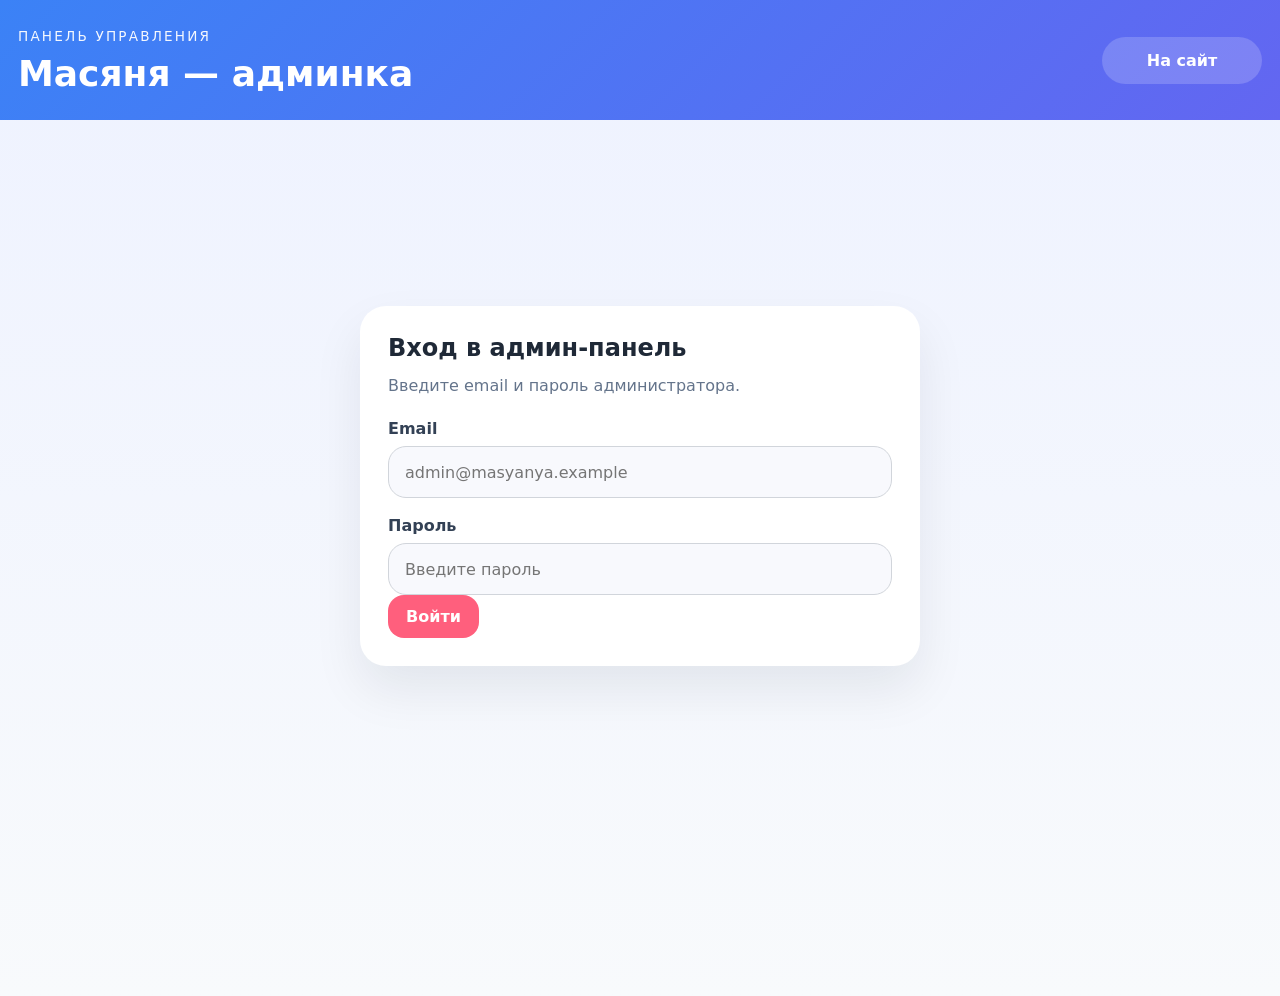
==== admin.html @ 6a41d00c "Initial commit" ====
<!DOCTYPE html>
<html lang="ru">
<head>
  <meta charset="UTF-8">
  <meta name="viewport" content="width=device-width, initial-scale=1.0">
  <title>Админка — Масяня</title>
  <link rel="stylesheet" href="style.css">
  <script type="module" src="admin.js" defer></script>
</head>
<body>
  <header class="site-header admin-header">
    <div class="header-inner">
      <div>
        <p class="eyebrow">Панель управления</p>
        <h1>Масяня — админка</h1>
      </div>
      <a class="admin-link" href="index.html">На сайт</a>
    </div>
  </header>

  <main class="page-shell admin-shell">
    <section id="authPanel" class="auth-panel">
      <div class="auth-card">
        <h2>Вход в админ-панель</h2>
        <p>Введите email и пароль администратора.</p>
        <form id="loginForm">
          <label for="email">Email</label>
          <input id="email" type="email" required placeholder="admin@masyanya.example">

          <label for="password">Пароль</label>
          <input id="password" type="password" required placeholder="Введите пароль">

          <button type="submit" class="button button-primary">Войти</button>
          <div id="authError" class="auth-error hidden"></div>
        </form>
      </div>
    </section>

    <section id="adminPanel" class="admin-panel hidden">
      <div class="admin-top">
        <div class="admin-status">
          <p>Вы в админке. Здесь можно управлять товарами.</p>
        </div>
        <button id="logoutButton" class="button button-secondary">Выйти</button>
      </div>

      <div class="admin-grid">
        <div class="admin-card admin-form-card">
          <h2 id="formHeading">Добавить новый товар</h2>
          <form id="productForm">
            <label for="productName">Название</label>
            <input id="productName" type="text" required placeholder="Например, Розовый шарик">

            <label for="productPrice">Цена, грн</label>
            <input id="productPrice" type="number" required min="1" placeholder="100">

            <label for="productStock">Количество</label>
            <input id="productStock" type="number" required min="0" placeholder="10">

            <label for="productDescription">Описание</label>
            <textarea id="productDescription" rows="4" placeholder="Описание товара"></textarea>

            <label for="productImage">Фотография</label>
            <input id="productImage" type="file" accept="image/*">
            <div class="image-preview hidden" id="imagePreviewWrapper">
              <img id="imagePreview" src="" alt="Превью изображения">
            </div>

            <div class="form-actions">
              <button type="submit" class="button button-primary" id="saveButton">Сохранить</button>
              <button type="button" class="button button-secondary hidden" id="cancelEdit">Отмена</button>
            </div>
          </form>
        </div>

        <div class="admin-card admin-list-card">
          <div class="list-header">
            <div>
              <h2>Товары</h2>
              <p>Нажмите на товар, чтобы отредактировать или удалить.</p>
            </div>
            <div class="list-controls">
              <label for="adminSearch">Поиск</label>
              <input id="adminSearch" type="search" placeholder="По названию...">
              <label for="adminSort">Сортировка</label>
              <select id="adminSort">
                <option value="name">По названию</option>
                <option value="priceAsc">Цена ↑</option>
                <option value="priceDesc">Цена ↓</option>
                <option value="stock">По наличию</option>
              </select>
            </div>
          </div>

          <div id="productList" class="product-list"></div>
          <div id="adminEmpty" class="empty-state hidden">
            <div class="empty-card">
              <h2>Список товаров пуст</h2>
              <p>Добавьте первый шарик через форму слева.</p>
            </div>
          </div>
        </div>
      </div>
    </section>
  </main>
</body>
</html>
---- style.css ----
:root {
  --bg: #f4f6fb;
  --surface: #ffffff;
  --surface-strong: #f8f9fd;
  --text: #1f2937;
  --muted: #64748b;
  --primary: #ff5f7d;
  --primary-soft: #ffe5ea;
  --shadow: 0 24px 50px rgba(15, 23, 42, 0.08);
  --radius: 24px;
}

* {
  margin: 0;
  padding: 0;
  box-sizing: border-box;
}

html {
  scroll-behavior: smooth;
}

body {
  font-family: Inter, system-ui, -apple-system, BlinkMacSystemFont, "Segoe UI", sans-serif;
  background: linear-gradient(180deg, #eef2ff 0%, #f8fafc 100%);
  color: var(--text);
  min-height: 100vh;
}

button,
input,
select,
textarea {
  font: inherit;
}

button {
  cursor: pointer;
}

.site-header {
  background: linear-gradient(135deg, #ff5f7d 0%, #ff8fa8 100%);
  color: #fff;
  padding: 28px 18px;
}

.header-inner {
  max-width: 1440px;
  margin: 0 auto;
  display: flex;
  align-items: center;
  justify-content: space-between;
  gap: 18px;
  flex-wrap: wrap;
}

.eyebrow {
  text-transform: uppercase;
  letter-spacing: 0.16em;
  font-size: 0.85rem;
  opacity: 0.95;
  margin-bottom: 12px;
}

.site-header h1 {
  font-size: clamp(2.25rem, 2.5vw, 3.75rem);
  line-height: 1;
}

.hero-text {
  margin-top: 10px;
  max-width: 620px;
  color: rgba(255, 255, 255, 0.92);
  font-size: 1rem;
  line-height: 1.8;
}

.admin-link {
  display: inline-flex;
  align-items: center;
  justify-content: center;
  min-width: 160px;
  padding: 14px 18px;
  border-radius: 999px;
  background: rgba(255, 255, 255, 0.18);
  color: #fff;
  text-decoration: none;
  font-weight: 600;
  transition: transform 0.25s ease, background 0.25s ease;
}

.admin-link:hover {
  transform: translateY(-2px);
  background: rgba(255, 255, 255, 0.28);
}

.page-shell {
  max-width: 1440px;
  margin: -32px auto 48px;
  padding: 0 18px 48px;
}

.controls {
  display: grid;
  grid-template-columns: 1fr auto;
  gap: 18px;
  margin-bottom: 24px;
}

.search-wrap,
.sort-wrap {
  display: grid;
  gap: 8px;
}

.search-wrap label,
.sort-wrap label {
  font-weight: 600;
  color: #334155;
}

.search-wrap input,
.sort-wrap select {
  width: 100%;
  min-height: 52px;
  padding: 0 16px;
  border-radius: 18px;
  border: 1px solid #d1d5db;
  background: var(--surface);
  transition: border-color 0.25s ease, box-shadow 0.25s ease;
}

.search-wrap input:focus,
.sort-wrap select:focus {
  outline: none;
  border-color: rgba(255, 95, 125, 0.45);
  box-shadow: 0 0 0 4px rgba(255, 95, 125, 0.12);
}

.grid {
  display: grid;
  gap: 24px;
  grid-template-columns: repeat(auto-fit, minmax(260px, 1fr));
}

.card {
  background: var(--surface);
  border-radius: var(--radius);
  overflow: hidden;
  box-shadow: var(--shadow);
  transition: transform 0.28s ease, box-shadow 0.28s ease;
  display: flex;
  flex-direction: column;
}

.card:hover {
  transform: translateY(-6px);
  box-shadow: 0 32px 60px rgba(15, 23, 42, 0.12);
}

.card img {
  width: 100%;
  min-height: 220px;
  max-height: 260px;
  object-fit: cover;
}

.card-body {
  display: flex;
  flex-direction: column;
  flex: 1;
  padding: 22px;
}

.card-title {
  font-size: 1.35rem;
  margin-bottom: 10px;
}

.card-meta {
  display: flex;
  align-items: center;
  gap: 12px;
  flex-wrap: wrap;
  margin-bottom: 18px;
}

.price {
  color: var(--primary);
  font-size: 1.2rem;
  font-weight: 700;
}

.stock {
  color: var(--muted);
  font-size: 0.95rem;
}

.desc {
  color: #475569;
  line-height: 1.75;
  margin-bottom: 22px;
  flex: 1;
}

.card-actions {
  display: flex;
  justify-content: space-between;
  gap: 12px;
  align-items: center;
}

.button {
  border: none;
  border-radius: 16px;
  padding: 12px 18px;
  font-weight: 700;
  transition: transform 0.2s ease, box-shadow 0.2s ease, background 0.2s ease;
}

.button-primary {
  background: var(--primary);
  color: #fff;
}

.button-primary:hover {
  transform: translateY(-1px);
  background: #ff4470;
}

.button-secondary {
  background: #e2e8f0;
  color: #334155;
}

.button-secondary:hover {
  background: #cbd5e1;
}

.empty-state {
  max-width: 720px;
  margin: 0 auto;
}

.empty-card {
  background: var(--surface);
  border-radius: var(--radius);
  padding: 42px;
  text-align: center;
  box-shadow: var(--shadow);
}

.empty-card h2 {
  margin-bottom: 12px;
}

.hidden {
  display: none !important;
}

.modal {
  position: fixed;
  inset: 0;
  z-index: 20;
  display: grid;
  place-items: center;
  padding: 24px;
}

.modal-backdrop {
  position: absolute;
  inset: 0;
  background: rgba(15, 23, 42, 0.65);
  backdrop-filter: blur(4px);
}

.modal-card {
  position: relative;
  width: min(760px, 100%);
  border-radius: 28px;
  overflow: hidden;
  background: #fff;
  box-shadow: 0 48px 80px rgba(15, 23, 42, 0.18);
  z-index: 1;
}

.modal-close {
  position: absolute;
  right: 18px;
  top: 18px;
  width: 42px;
  height: 42px;
  border: none;
  background: rgba(255, 255, 255, 0.9);
  border-radius: 999px;
  font-size: 1.45rem;
  line-height: 1;
}

.modal-card img {
  width: 100%;
  height: 340px;
  object-fit: cover;
}

.modal-content {
  padding: 26px 28px 32px;
}

.modal-content h2 {
  margin-bottom: 12px;
}

.modal-meta {
  display: flex;
  gap: 18px;
  flex-wrap: wrap;
  margin-bottom: 14px;
}

.modal-meta span {
  display: inline-flex;
  align-items: center;
  gap: 8px;
  color: var(--muted);
  font-weight: 600;
}

.modal-meta span:first-child {
  color: var(--primary);
}

.modal-content p {
  color: #475569;
  line-height: 1.8;
}

@media (max-width: 920px) {
  .page-shell {
    margin-top: -20px;
  }

  .controls {
    grid-template-columns: 1fr;
  }
}

@media (max-width: 700px) {
  .header-inner,
  .card-actions {
    flex-direction: column;
    align-items: stretch;
  }

  .card img {
    min-height: 180px;
  }
}

@media (max-width: 560px) {
  .grid {
    grid-template-columns: repeat(2, minmax(0, 1fr));
  }

  .site-header {
    padding-top: 34px;
    padding-bottom: 34px;
  }
}

@media (min-width: 1440px) {
  .grid {
    grid-template-columns: repeat(5, minmax(240px, 1fr));
  }
}

@media (min-width: 1780px) {
  .grid {
    grid-template-columns: repeat(6, minmax(240px, 1fr));
  }
}

.admin-header {
  background: linear-gradient(135deg, #3b82f6 0%, #6366f1 100%);
}

.auth-panel,
.admin-panel {
  max-width: 1440px;
  margin: 0 auto;
}

.auth-card,
.admin-card {
  background: var(--surface);
  border-radius: 26px;
  box-shadow: var(--shadow);
  padding: 28px;
}

.auth-panel {
  display: grid;
  place-items: center;
  min-height: calc(100vh - 120px);
  padding: 0 18px 48px;
}

.auth-card {
  width: min(560px, 100%);
}

.auth-card h2 {
  margin-bottom: 14px;
}

.auth-card p {
  margin-bottom: 24px;
  color: var(--muted);
}

.auth-card label,
.admin-card label {
  display: block;
  margin-top: 18px;
  margin-bottom: 8px;
  font-weight: 600;
  color: #334155;
}

.auth-card input,
.admin-card input,
.admin-card textarea,
.admin-card select {
  width: 100%;
  min-height: 52px;
  padding: 14px 16px;
  border-radius: 18px;
  border: 1px solid #d1d5db;
  background: var(--surface-strong);
}

.auth-card textarea {
  min-height: 120px;
  resize: vertical;
}

.auth-error {
  margin-top: 18px;
  padding: 14px 16px;
  border-radius: 16px;
  background: rgba(254, 205, 211, 0.4);
  color: #b91c1c;
}

.admin-shell {
  padding: 32px 18px 48px;
}

.admin-top {
  display: flex;
  justify-content: space-between;
  gap: 18px;
  margin-bottom: 24px;
  align-items: center;
}

.admin-status {
  background: var(--surface);
  border-radius: 20px;
  padding: 20px 24px;
  box-shadow: var(--shadow);
}

.admin-status p {
  color: #475569;
}

.admin-grid {
  display: grid;
  grid-template-columns: minmax(320px, 420px) 1fr;
  gap: 24px;
}

.admin-form-card {
  display: grid;
  gap: 18px;
}

.admin-list-card {
  display: grid;
  gap: 16px;
}

.list-header {
  display: flex;
  justify-content: space-between;
  gap: 20px;
  align-items: flex-start;
  flex-wrap: wrap;
}

.list-header h2 {
  margin-bottom: 6px;
}

.list-controls {
  display: grid;
  gap: 12px;
  min-width: 240px;
}

.product-list {
  display: grid;
  gap: 18px;
}

.admin-card-item {
  border-radius: 24px;
  padding: 18px;
}

.admin-actions {
  gap: 12px;
  flex-wrap: wrap;
}

.image-preview {
  margin-top: 14px;
  border-radius: 20px;
  overflow: hidden;
  box-shadow: var(--shadow);
}

.image-preview img {
  width: 100%;
  display: block;
}

.form-actions {
  display: flex;
  gap: 14px;
  flex-wrap: wrap;
  margin-top: 20px;
}

@media (max-width: 960px) {
  .admin-grid {
    grid-template-columns: 1fr;
  }
}

@media (max-width: 700px) {
  .auth-card,
  .admin-card {
    padding: 22px;
  }

  .admin-top {
    flex-direction: column;
    align-items: stretch;
  }
}
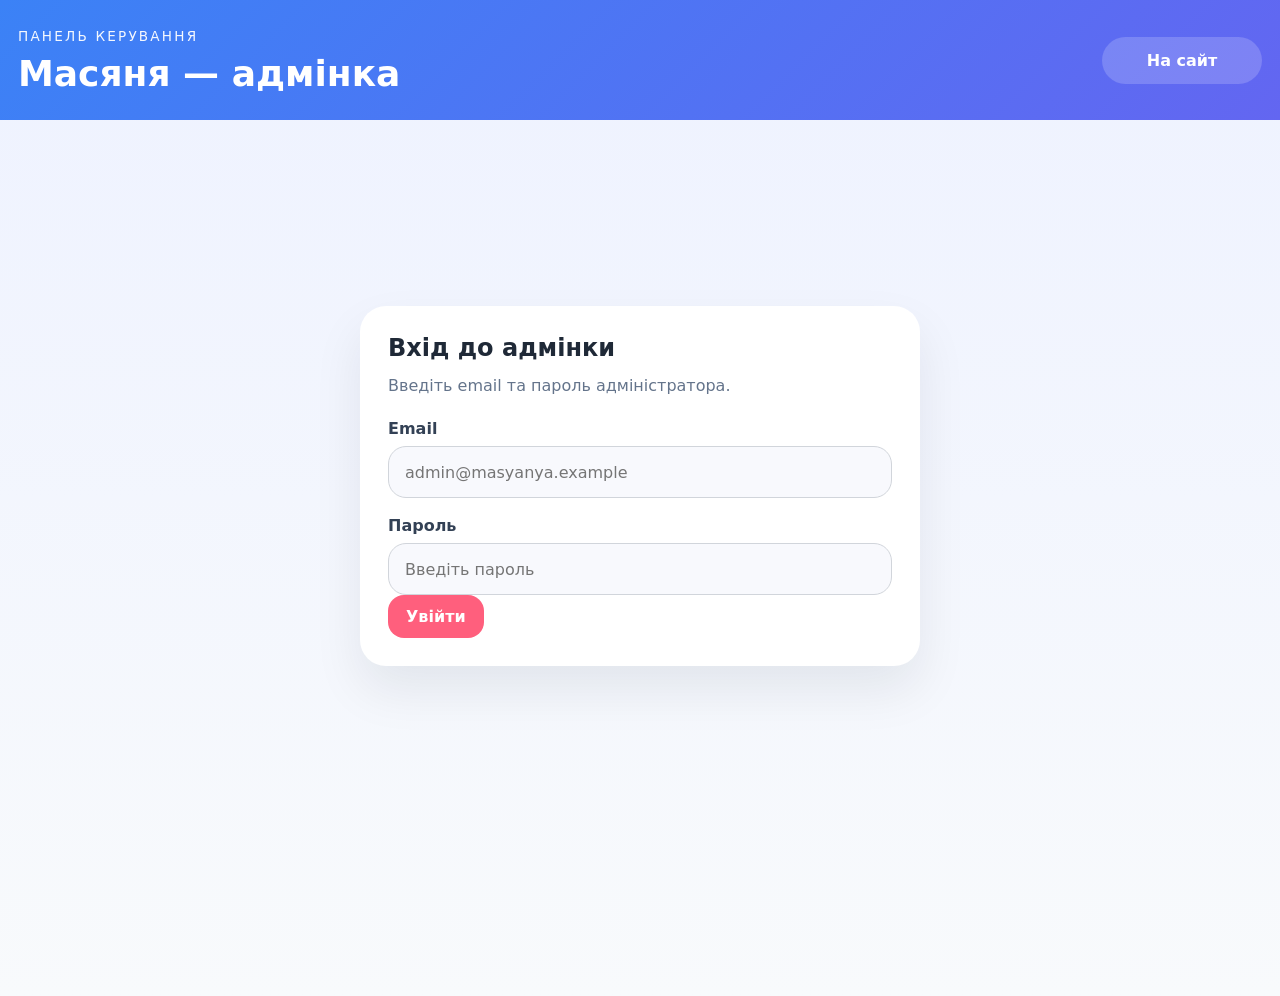
==== commit 888d4b58: "update" ====
--- a/admin.html
+++ b/admin.html
@@ -1,107 +1,107 @@
-<!DOCTYPE html>
-<html lang="ru">
-<head>
-  <meta charset="UTF-8">
-  <meta name="viewport" content="width=device-width, initial-scale=1.0">
-  <title>Админка — Масяня</title>
-  <link rel="stylesheet" href="style.css">
-  <script type="module" src="admin.js" defer></script>
-</head>
-<body>
-  <header class="site-header admin-header">
-    <div class="header-inner">
-      <div>
-        <p class="eyebrow">Панель управления</p>
-        <h1>Масяня — админка</h1>
-      </div>
-      <a class="admin-link" href="index.html">На сайт</a>
-    </div>
-  </header>
-
-  <main class="page-shell admin-shell">
-    <section id="authPanel" class="auth-panel">
-      <div class="auth-card">
-        <h2>Вход в админ-панель</h2>
-        <p>Введите email и пароль администратора.</p>
-        <form id="loginForm">
-          <label for="email">Email</label>
-          <input id="email" type="email" required placeholder="admin@masyanya.example">
-
-          <label for="password">Пароль</label>
-          <input id="password" type="password" required placeholder="Введите пароль">
-
-          <button type="submit" class="button button-primary">Войти</button>
-          <div id="authError" class="auth-error hidden"></div>
-        </form>
-      </div>
-    </section>
-
-    <section id="adminPanel" class="admin-panel hidden">
-      <div class="admin-top">
-        <div class="admin-status">
-          <p>Вы в админке. Здесь можно управлять товарами.</p>
-        </div>
-        <button id="logoutButton" class="button button-secondary">Выйти</button>
-      </div>
-
-      <div class="admin-grid">
-        <div class="admin-card admin-form-card">
-          <h2 id="formHeading">Добавить новый товар</h2>
-          <form id="productForm">
-            <label for="productName">Название</label>
-            <input id="productName" type="text" required placeholder="Например, Розовый шарик">
-
-            <label for="productPrice">Цена, грн</label>
-            <input id="productPrice" type="number" required min="1" placeholder="100">
-
-            <label for="productStock">Количество</label>
-            <input id="productStock" type="number" required min="0" placeholder="10">
-
-            <label for="productDescription">Описание</label>
-            <textarea id="productDescription" rows="4" placeholder="Описание товара"></textarea>
-
-            <label for="productImage">Фотография</label>
-            <input id="productImage" type="file" accept="image/*">
-            <div class="image-preview hidden" id="imagePreviewWrapper">
-              <img id="imagePreview" src="" alt="Превью изображения">
-            </div>
-
-            <div class="form-actions">
-              <button type="submit" class="button button-primary" id="saveButton">Сохранить</button>
-              <button type="button" class="button button-secondary hidden" id="cancelEdit">Отмена</button>
-            </div>
-          </form>
-        </div>
-
-        <div class="admin-card admin-list-card">
-          <div class="list-header">
-            <div>
-              <h2>Товары</h2>
-              <p>Нажмите на товар, чтобы отредактировать или удалить.</p>
-            </div>
-            <div class="list-controls">
-              <label for="adminSearch">Поиск</label>
-              <input id="adminSearch" type="search" placeholder="По названию...">
-              <label for="adminSort">Сортировка</label>
-              <select id="adminSort">
-                <option value="name">По названию</option>
-                <option value="priceAsc">Цена ↑</option>
-                <option value="priceDesc">Цена ↓</option>
-                <option value="stock">По наличию</option>
-              </select>
-            </div>
-          </div>
-
-          <div id="productList" class="product-list"></div>
-          <div id="adminEmpty" class="empty-state hidden">
-            <div class="empty-card">
-              <h2>Список товаров пуст</h2>
-              <p>Добавьте первый шарик через форму слева.</p>
-            </div>
-          </div>
-        </div>
-      </div>
-    </section>
-  </main>
-</body>
+<!DOCTYPE html>
+<html lang="uk">
+<head>
+  <meta charset="UTF-8">
+  <meta name="viewport" content="width=device-width, initial-scale=1.0">
+  <title>Адмінка — Масяня</title>
+  <link rel="stylesheet" href="style.css">
+  <script type="module" src="admin.js" defer></script>
+</head>
+<body>
+  <header class="site-header admin-header">
+    <div class="header-inner">
+      <div>
+        <p class="eyebrow">Панель керування</p>
+        <h1>Масяня — адмінка</h1>
+      </div>
+      <a class="admin-link" href="index.html">На сайт</a>
+    </div>
+  </header>
+
+  <main class="page-shell admin-shell">
+    <section id="authPanel" class="auth-panel">
+      <div class="auth-card">
+        <h2>Вхід до адмінки</h2>
+        <p>Введіть email та пароль адміністратора.</p>
+        <form id="loginForm">
+          <label for="email">Email</label>
+          <input id="email" type="email" required placeholder="admin@masyanya.example">
+
+          <label for="password">Пароль</label>
+          <input id="password" type="password" required placeholder="Введіть пароль">
+
+          <button type="submit" class="button button-primary">Увійти</button>
+          <div id="authError" class="auth-error hidden"></div>
+        </form>
+      </div>
+    </section>
+
+    <section id="adminPanel" class="admin-panel hidden">
+      <div class="admin-top">
+        <div class="admin-status">
+          <p>Ви в адмін-панелі. Тут можна керувати товарами.</p>
+        </div>
+        <button id="logoutButton" class="button button-secondary">Вийти</button>
+      </div>
+
+      <div class="admin-grid">
+        <div class="admin-card admin-form-card">
+          <h2 id="formHeading">Додати новий товар</h2>
+          <form id="productForm">
+            <label for="productName">Назва</label>
+            <input id="productName" type="text" required placeholder="Наприклад, Рожевий кулька">
+
+            <label for="productPrice">Ціна, грн</label>
+            <input id="productPrice" type="number" required min="1" placeholder="100">
+
+            <label for="productStock">Кількість</label>
+            <input id="productStock" type="number" required min="0" placeholder="10">
+
+            <label for="productDescription">Опис</label>
+            <textarea id="productDescription" rows="4" placeholder="Опис товару"></textarea>
+
+            <label for="productImage">Фото</label>
+            <input id="productImage" type="file" accept="image/*">
+            <div class="image-preview hidden" id="imagePreviewWrapper">
+              <img id="imagePreview" src="" alt="Попередній перегляд зображення">
+            </div>
+
+            <div class="form-actions">
+              <button type="submit" class="button button-primary" id="saveButton">Зберегти</button>
+              <button type="button" class="button button-secondary hidden" id="cancelEdit">Скасувати</button>
+            </div>
+          </form>
+        </div>
+
+        <div class="admin-card admin-list-card">
+          <div class="list-header">
+            <div>
+              <h2>Товари</h2>
+              <p>Натисніть на товар, щоб відредагувати або видалити.</p>
+            </div>
+            <div class="list-controls">
+              <label for="adminSearch">Пошук</label>
+              <input id="adminSearch" type="search" placeholder="За назвою...">
+              <label for="adminSort">Сортування</label>
+              <select id="adminSort">
+                <option value="name">За назвою</option>
+                <option value="priceAsc">Ціна ↑</option>
+                <option value="priceDesc">Ціна ↓</option>
+                <option value="stock">За наявністю</option>
+              </select>
+            </div>
+          </div>
+
+          <div id="productList" class="product-list"></div>
+          <div id="adminEmpty" class="empty-state hidden">
+            <div class="empty-card">
+              <h2>Список товарів порожній</h2>
+              <p>Додайте першу кульку через форму зліва.</p>
+            </div>
+          </div>
+        </div>
+      </div>
+    </section>
+  </main>
+</body>
 </html>
--- a/style.css
+++ b/style.css
@@ -1,562 +1,562 @@
-:root {
-  --bg: #f4f6fb;
-  --surface: #ffffff;
-  --surface-strong: #f8f9fd;
-  --text: #1f2937;
-  --muted: #64748b;
-  --primary: #ff5f7d;
-  --primary-soft: #ffe5ea;
-  --shadow: 0 24px 50px rgba(15, 23, 42, 0.08);
-  --radius: 24px;
-}
-
-* {
-  margin: 0;
-  padding: 0;
-  box-sizing: border-box;
-}
-
-html {
-  scroll-behavior: smooth;
-}
-
-body {
-  font-family: Inter, system-ui, -apple-system, BlinkMacSystemFont, "Segoe UI", sans-serif;
-  background: linear-gradient(180deg, #eef2ff 0%, #f8fafc 100%);
-  color: var(--text);
-  min-height: 100vh;
-}
-
-button,
-input,
-select,
-textarea {
-  font: inherit;
-}
-
-button {
-  cursor: pointer;
-}
-
-.site-header {
-  background: linear-gradient(135deg, #ff5f7d 0%, #ff8fa8 100%);
-  color: #fff;
-  padding: 28px 18px;
-}
-
-.header-inner {
-  max-width: 1440px;
-  margin: 0 auto;
-  display: flex;
-  align-items: center;
-  justify-content: space-between;
-  gap: 18px;
-  flex-wrap: wrap;
-}
-
-.eyebrow {
-  text-transform: uppercase;
-  letter-spacing: 0.16em;
-  font-size: 0.85rem;
-  opacity: 0.95;
-  margin-bottom: 12px;
-}
-
-.site-header h1 {
-  font-size: clamp(2.25rem, 2.5vw, 3.75rem);
-  line-height: 1;
-}
-
-.hero-text {
-  margin-top: 10px;
-  max-width: 620px;
-  color: rgba(255, 255, 255, 0.92);
-  font-size: 1rem;
-  line-height: 1.8;
-}
-
-.admin-link {
-  display: inline-flex;
-  align-items: center;
-  justify-content: center;
-  min-width: 160px;
-  padding: 14px 18px;
-  border-radius: 999px;
-  background: rgba(255, 255, 255, 0.18);
-  color: #fff;
-  text-decoration: none;
-  font-weight: 600;
-  transition: transform 0.25s ease, background 0.25s ease;
-}
-
-.admin-link:hover {
-  transform: translateY(-2px);
-  background: rgba(255, 255, 255, 0.28);
-}
-
-.page-shell {
-  max-width: 1440px;
-  margin: -32px auto 48px;
-  padding: 0 18px 48px;
-}
-
-.controls {
-  display: grid;
-  grid-template-columns: 1fr auto;
-  gap: 18px;
-  margin-bottom: 24px;
-}
-
-.search-wrap,
-.sort-wrap {
-  display: grid;
-  gap: 8px;
-}
-
-.search-wrap label,
-.sort-wrap label {
-  font-weight: 600;
-  color: #334155;
-}
-
-.search-wrap input,
-.sort-wrap select {
-  width: 100%;
-  min-height: 52px;
-  padding: 0 16px;
-  border-radius: 18px;
-  border: 1px solid #d1d5db;
-  background: var(--surface);
-  transition: border-color 0.25s ease, box-shadow 0.25s ease;
-}
-
-.search-wrap input:focus,
-.sort-wrap select:focus {
-  outline: none;
-  border-color: rgba(255, 95, 125, 0.45);
-  box-shadow: 0 0 0 4px rgba(255, 95, 125, 0.12);
-}
-
-.grid {
-  display: grid;
-  gap: 24px;
-  grid-template-columns: repeat(auto-fit, minmax(260px, 1fr));
-}
-
-.card {
-  background: var(--surface);
-  border-radius: var(--radius);
-  overflow: hidden;
-  box-shadow: var(--shadow);
-  transition: transform 0.28s ease, box-shadow 0.28s ease;
-  display: flex;
-  flex-direction: column;
-}
-
-.card:hover {
-  transform: translateY(-6px);
-  box-shadow: 0 32px 60px rgba(15, 23, 42, 0.12);
-}
-
-.card img {
-  width: 100%;
-  min-height: 220px;
-  max-height: 260px;
-  object-fit: cover;
-}
-
-.card-body {
-  display: flex;
-  flex-direction: column;
-  flex: 1;
-  padding: 22px;
-}
-
-.card-title {
-  font-size: 1.35rem;
-  margin-bottom: 10px;
-}
-
-.card-meta {
-  display: flex;
-  align-items: center;
-  gap: 12px;
-  flex-wrap: wrap;
-  margin-bottom: 18px;
-}
-
-.price {
-  color: var(--primary);
-  font-size: 1.2rem;
-  font-weight: 700;
-}
-
-.stock {
-  color: var(--muted);
-  font-size: 0.95rem;
-}
-
-.desc {
-  color: #475569;
-  line-height: 1.75;
-  margin-bottom: 22px;
-  flex: 1;
-}
-
-.card-actions {
-  display: flex;
-  justify-content: space-between;
-  gap: 12px;
-  align-items: center;
-}
-
-.button {
-  border: none;
-  border-radius: 16px;
-  padding: 12px 18px;
-  font-weight: 700;
-  transition: transform 0.2s ease, box-shadow 0.2s ease, background 0.2s ease;
-}
-
-.button-primary {
-  background: var(--primary);
-  color: #fff;
-}
-
-.button-primary:hover {
-  transform: translateY(-1px);
-  background: #ff4470;
-}
-
-.button-secondary {
-  background: #e2e8f0;
-  color: #334155;
-}
-
-.button-secondary:hover {
-  background: #cbd5e1;
-}
-
-.empty-state {
-  max-width: 720px;
-  margin: 0 auto;
-}
-
-.empty-card {
-  background: var(--surface);
-  border-radius: var(--radius);
-  padding: 42px;
-  text-align: center;
-  box-shadow: var(--shadow);
-}
-
-.empty-card h2 {
-  margin-bottom: 12px;
-}
-
-.hidden {
-  display: none !important;
-}
-
-.modal {
-  position: fixed;
-  inset: 0;
-  z-index: 20;
-  display: grid;
-  place-items: center;
-  padding: 24px;
-}
-
-.modal-backdrop {
-  position: absolute;
-  inset: 0;
-  background: rgba(15, 23, 42, 0.65);
-  backdrop-filter: blur(4px);
-}
-
-.modal-card {
-  position: relative;
-  width: min(760px, 100%);
-  border-radius: 28px;
-  overflow: hidden;
-  background: #fff;
-  box-shadow: 0 48px 80px rgba(15, 23, 42, 0.18);
-  z-index: 1;
-}
-
-.modal-close {
-  position: absolute;
-  right: 18px;
-  top: 18px;
-  width: 42px;
-  height: 42px;
-  border: none;
-  background: rgba(255, 255, 255, 0.9);
-  border-radius: 999px;
-  font-size: 1.45rem;
-  line-height: 1;
-}
-
-.modal-card img {
-  width: 100%;
-  height: 340px;
-  object-fit: cover;
-}
-
-.modal-content {
-  padding: 26px 28px 32px;
-}
-
-.modal-content h2 {
-  margin-bottom: 12px;
-}
-
-.modal-meta {
-  display: flex;
-  gap: 18px;
-  flex-wrap: wrap;
-  margin-bottom: 14px;
-}
-
-.modal-meta span {
-  display: inline-flex;
-  align-items: center;
-  gap: 8px;
-  color: var(--muted);
-  font-weight: 600;
-}
-
-.modal-meta span:first-child {
-  color: var(--primary);
-}
-
-.modal-content p {
-  color: #475569;
-  line-height: 1.8;
-}
-
-@media (max-width: 920px) {
-  .page-shell {
-    margin-top: -20px;
-  }
-
-  .controls {
-    grid-template-columns: 1fr;
-  }
-}
-
-@media (max-width: 700px) {
-  .header-inner,
-  .card-actions {
-    flex-direction: column;
-    align-items: stretch;
-  }
-
-  .card img {
-    min-height: 180px;
-  }
-}
-
-@media (max-width: 560px) {
-  .grid {
-    grid-template-columns: repeat(2, minmax(0, 1fr));
-  }
-
-  .site-header {
-    padding-top: 34px;
-    padding-bottom: 34px;
-  }
-}
-
-@media (min-width: 1440px) {
-  .grid {
-    grid-template-columns: repeat(5, minmax(240px, 1fr));
-  }
-}
-
-@media (min-width: 1780px) {
-  .grid {
-    grid-template-columns: repeat(6, minmax(240px, 1fr));
-  }
-}
-
-.admin-header {
-  background: linear-gradient(135deg, #3b82f6 0%, #6366f1 100%);
-}
-
-.auth-panel,
-.admin-panel {
-  max-width: 1440px;
-  margin: 0 auto;
-}
-
-.auth-card,
-.admin-card {
-  background: var(--surface);
-  border-radius: 26px;
-  box-shadow: var(--shadow);
-  padding: 28px;
-}
-
-.auth-panel {
-  display: grid;
-  place-items: center;
-  min-height: calc(100vh - 120px);
-  padding: 0 18px 48px;
-}
-
-.auth-card {
-  width: min(560px, 100%);
-}
-
-.auth-card h2 {
-  margin-bottom: 14px;
-}
-
-.auth-card p {
-  margin-bottom: 24px;
-  color: var(--muted);
-}
-
-.auth-card label,
-.admin-card label {
-  display: block;
-  margin-top: 18px;
-  margin-bottom: 8px;
-  font-weight: 600;
-  color: #334155;
-}
-
-.auth-card input,
-.admin-card input,
-.admin-card textarea,
-.admin-card select {
-  width: 100%;
-  min-height: 52px;
-  padding: 14px 16px;
-  border-radius: 18px;
-  border: 1px solid #d1d5db;
-  background: var(--surface-strong);
-}
-
-.auth-card textarea {
-  min-height: 120px;
-  resize: vertical;
-}
-
-.auth-error {
-  margin-top: 18px;
-  padding: 14px 16px;
-  border-radius: 16px;
-  background: rgba(254, 205, 211, 0.4);
-  color: #b91c1c;
-}
-
-.admin-shell {
-  padding: 32px 18px 48px;
-}
-
-.admin-top {
-  display: flex;
-  justify-content: space-between;
-  gap: 18px;
-  margin-bottom: 24px;
-  align-items: center;
-}
-
-.admin-status {
-  background: var(--surface);
-  border-radius: 20px;
-  padding: 20px 24px;
-  box-shadow: var(--shadow);
-}
-
-.admin-status p {
-  color: #475569;
-}
-
-.admin-grid {
-  display: grid;
-  grid-template-columns: minmax(320px, 420px) 1fr;
-  gap: 24px;
-}
-
-.admin-form-card {
-  display: grid;
-  gap: 18px;
-}
-
-.admin-list-card {
-  display: grid;
-  gap: 16px;
-}
-
-.list-header {
-  display: flex;
-  justify-content: space-between;
-  gap: 20px;
-  align-items: flex-start;
-  flex-wrap: wrap;
-}
-
-.list-header h2 {
-  margin-bottom: 6px;
-}
-
-.list-controls {
-  display: grid;
-  gap: 12px;
-  min-width: 240px;
-}
-
-.product-list {
-  display: grid;
-  gap: 18px;
-}
-
-.admin-card-item {
-  border-radius: 24px;
-  padding: 18px;
-}
-
-.admin-actions {
-  gap: 12px;
-  flex-wrap: wrap;
-}
-
-.image-preview {
-  margin-top: 14px;
-  border-radius: 20px;
-  overflow: hidden;
-  box-shadow: var(--shadow);
-}
-
-.image-preview img {
-  width: 100%;
-  display: block;
-}
-
-.form-actions {
-  display: flex;
-  gap: 14px;
-  flex-wrap: wrap;
-  margin-top: 20px;
-}
-
-@media (max-width: 960px) {
-  .admin-grid {
-    grid-template-columns: 1fr;
-  }
-}
-
-@media (max-width: 700px) {
-  .auth-card,
-  .admin-card {
-    padding: 22px;
-  }
-
-  .admin-top {
-    flex-direction: column;
-    align-items: stretch;
-  }
-}
+:root {
+  --bg: #f4f6fb;
+  --surface: #ffffff;
+  --surface-strong: #f8f9fd;
+  --text: #1f2937;
+  --muted: #64748b;
+  --primary: #ff5f7d;
+  --primary-soft: #ffe5ea;
+  --shadow: 0 24px 50px rgba(15, 23, 42, 0.08);
+  --radius: 24px;
+}
+
+* {
+  margin: 0;
+  padding: 0;
+  box-sizing: border-box;
+}
+
+html {
+  scroll-behavior: smooth;
+}
+
+body {
+  font-family: Inter, system-ui, -apple-system, BlinkMacSystemFont, "Segoe UI", sans-serif;
+  background: linear-gradient(180deg, #eef2ff 0%, #f8fafc 100%);
+  color: var(--text);
+  min-height: 100vh;
+}
+
+button,
+input,
+select,
+textarea {
+  font: inherit;
+}
+
+button {
+  cursor: pointer;
+}
+
+.site-header {
+  background: linear-gradient(135deg, #ff5f7d 0%, #ff8fa8 100%);
+  color: #fff;
+  padding: 28px 18px;
+}
+
+.header-inner {
+  max-width: 1440px;
+  margin: 0 auto;
+  display: flex;
+  align-items: center;
+  justify-content: space-between;
+  gap: 18px;
+  flex-wrap: wrap;
+}
+
+.eyebrow {
+  text-transform: uppercase;
+  letter-spacing: 0.16em;
+  font-size: 0.85rem;
+  opacity: 0.95;
+  margin-bottom: 12px;
+}
+
+.site-header h1 {
+  font-size: clamp(2.25rem, 2.5vw, 3.75rem);
+  line-height: 1;
+}
+
+.hero-text {
+  margin-top: 10px;
+  max-width: 620px;
+  color: rgba(255, 255, 255, 0.92);
+  font-size: 1rem;
+  line-height: 1.8;
+}
+
+.admin-link {
+  display: inline-flex;
+  align-items: center;
+  justify-content: center;
+  min-width: 160px;
+  padding: 14px 18px;
+  border-radius: 999px;
+  background: rgba(255, 255, 255, 0.18);
+  color: #fff;
+  text-decoration: none;
+  font-weight: 600;
+  transition: transform 0.25s ease, background 0.25s ease;
+}
+
+.admin-link:hover {
+  transform: translateY(-2px);
+  background: rgba(255, 255, 255, 0.28);
+}
+
+.page-shell {
+  max-width: 1440px;
+  margin: -32px auto 48px;
+  padding: 0 18px 48px;
+}
+
+.controls {
+  display: grid;
+  grid-template-columns: 1fr auto;
+  gap: 18px;
+  margin-bottom: 24px;
+}
+
+.search-wrap,
+.sort-wrap {
+  display: grid;
+  gap: 8px;
+}
+
+.search-wrap label,
+.sort-wrap label {
+  font-weight: 600;
+  color: #334155;
+}
+
+.search-wrap input,
+.sort-wrap select {
+  width: 100%;
+  min-height: 52px;
+  padding: 0 16px;
+  border-radius: 18px;
+  border: 1px solid #d1d5db;
+  background: var(--surface);
+  transition: border-color 0.25s ease, box-shadow 0.25s ease;
+}
+
+.search-wrap input:focus,
+.sort-wrap select:focus {
+  outline: none;
+  border-color: rgba(255, 95, 125, 0.45);
+  box-shadow: 0 0 0 4px rgba(255, 95, 125, 0.12);
+}
+
+.grid {
+  display: grid;
+  gap: 24px;
+  grid-template-columns: repeat(auto-fit, minmax(260px, 1fr));
+}
+
+.card {
+  background: var(--surface);
+  border-radius: var(--radius);
+  overflow: hidden;
+  box-shadow: var(--shadow);
+  transition: transform 0.28s ease, box-shadow 0.28s ease;
+  display: flex;
+  flex-direction: column;
+}
+
+.card:hover {
+  transform: translateY(-6px);
+  box-shadow: 0 32px 60px rgba(15, 23, 42, 0.12);
+}
+
+.card img {
+  width: 100%;
+  min-height: 220px;
+  max-height: 260px;
+  object-fit: cover;
+}
+
+.card-body {
+  display: flex;
+  flex-direction: column;
+  flex: 1;
+  padding: 22px;
+}
+
+.card-title {
+  font-size: 1.35rem;
+  margin-bottom: 10px;
+}
+
+.card-meta {
+  display: flex;
+  align-items: center;
+  gap: 12px;
+  flex-wrap: wrap;
+  margin-bottom: 18px;
+}
+
+.price {
+  color: var(--primary);
+  font-size: 1.2rem;
+  font-weight: 700;
+}
+
+.stock {
+  color: var(--muted);
+  font-size: 0.95rem;
+}
+
+.desc {
+  color: #475569;
+  line-height: 1.75;
+  margin-bottom: 22px;
+  flex: 1;
+}
+
+.card-actions {
+  display: flex;
+  justify-content: space-between;
+  gap: 12px;
+  align-items: center;
+}
+
+.button {
+  border: none;
+  border-radius: 16px;
+  padding: 12px 18px;
+  font-weight: 700;
+  transition: transform 0.2s ease, box-shadow 0.2s ease, background 0.2s ease;
+}
+
+.button-primary {
+  background: var(--primary);
+  color: #fff;
+}
+
+.button-primary:hover {
+  transform: translateY(-1px);
+  background: #ff4470;
+}
+
+.button-secondary {
+  background: #e2e8f0;
+  color: #334155;
+}
+
+.button-secondary:hover {
+  background: #cbd5e1;
+}
+
+.empty-state {
+  max-width: 720px;
+  margin: 0 auto;
+}
+
+.empty-card {
+  background: var(--surface);
+  border-radius: var(--radius);
+  padding: 42px;
+  text-align: center;
+  box-shadow: var(--shadow);
+}
+
+.empty-card h2 {
+  margin-bottom: 12px;
+}
+
+.hidden {
+  display: none !important;
+}
+
+.modal {
+  position: fixed;
+  inset: 0;
+  z-index: 20;
+  display: grid;
+  place-items: center;
+  padding: 24px;
+}
+
+.modal-backdrop {
+  position: absolute;
+  inset: 0;
+  background: rgba(15, 23, 42, 0.65);
+  backdrop-filter: blur(4px);
+}
+
+.modal-card {
+  position: relative;
+  width: min(760px, 100%);
+  border-radius: 28px;
+  overflow: hidden;
+  background: #fff;
+  box-shadow: 0 48px 80px rgba(15, 23, 42, 0.18);
+  z-index: 1;
+}
+
+.modal-close {
+  position: absolute;
+  right: 18px;
+  top: 18px;
+  width: 42px;
+  height: 42px;
+  border: none;
+  background: rgba(255, 255, 255, 0.9);
+  border-radius: 999px;
+  font-size: 1.45rem;
+  line-height: 1;
+}
+
+.modal-card img {
+  width: 100%;
+  height: 340px;
+  object-fit: cover;
+}
+
+.modal-content {
+  padding: 26px 28px 32px;
+}
+
+.modal-content h2 {
+  margin-bottom: 12px;
+}
+
+.modal-meta {
+  display: flex;
+  gap: 18px;
+  flex-wrap: wrap;
+  margin-bottom: 14px;
+}
+
+.modal-meta span {
+  display: inline-flex;
+  align-items: center;
+  gap: 8px;
+  color: var(--muted);
+  font-weight: 600;
+}
+
+.modal-meta span:first-child {
+  color: var(--primary);
+}
+
+.modal-content p {
+  color: #475569;
+  line-height: 1.8;
+}
+
+@media (max-width: 920px) {
+  .page-shell {
+    margin-top: -20px;
+  }
+
+  .controls {
+    grid-template-columns: 1fr;
+  }
+}
+
+@media (max-width: 700px) {
+  .header-inner,
+  .card-actions {
+    flex-direction: column;
+    align-items: stretch;
+  }
+
+  .card img {
+    min-height: 180px;
+  }
+}
+
+@media (max-width: 560px) {
+  .grid {
+    grid-template-columns: repeat(2, minmax(0, 1fr));
+  }
+
+  .site-header {
+    padding-top: 34px;
+    padding-bottom: 34px;
+  }
+}
+
+@media (min-width: 1440px) {
+  .grid {
+    grid-template-columns: repeat(5, minmax(240px, 1fr));
+  }
+}
+
+@media (min-width: 1780px) {
+  .grid {
+    grid-template-columns: repeat(6, minmax(240px, 1fr));
+  }
+}
+
+.admin-header {
+  background: linear-gradient(135deg, #3b82f6 0%, #6366f1 100%);
+}
+
+.auth-panel,
+.admin-panel {
+  max-width: 1440px;
+  margin: 0 auto;
+}
+
+.auth-card,
+.admin-card {
+  background: var(--surface);
+  border-radius: 26px;
+  box-shadow: var(--shadow);
+  padding: 28px;
+}
+
+.auth-panel {
+  display: grid;
+  place-items: center;
+  min-height: calc(100vh - 120px);
+  padding: 0 18px 48px;
+}
+
+.auth-card {
+  width: min(560px, 100%);
+}
+
+.auth-card h2 {
+  margin-bottom: 14px;
+}
+
+.auth-card p {
+  margin-bottom: 24px;
+  color: var(--muted);
+}
+
+.auth-card label,
+.admin-card label {
+  display: block;
+  margin-top: 18px;
+  margin-bottom: 8px;
+  font-weight: 600;
+  color: #334155;
+}
+
+.auth-card input,
+.admin-card input,
+.admin-card textarea,
+.admin-card select {
+  width: 100%;
+  min-height: 52px;
+  padding: 14px 16px;
+  border-radius: 18px;
+  border: 1px solid #d1d5db;
+  background: var(--surface-strong);
+}
+
+.auth-card textarea {
+  min-height: 120px;
+  resize: vertical;
+}
+
+.auth-error {
+  margin-top: 18px;
+  padding: 14px 16px;
+  border-radius: 16px;
+  background: rgba(254, 205, 211, 0.4);
+  color: #b91c1c;
+}
+
+.admin-shell {
+  padding: 32px 18px 48px;
+}
+
+.admin-top {
+  display: flex;
+  justify-content: space-between;
+  gap: 18px;
+  margin-bottom: 24px;
+  align-items: center;
+}
+
+.admin-status {
+  background: var(--surface);
+  border-radius: 20px;
+  padding: 20px 24px;
+  box-shadow: var(--shadow);
+}
+
+.admin-status p {
+  color: #475569;
+}
+
+.admin-grid {
+  display: grid;
+  grid-template-columns: minmax(320px, 420px) 1fr;
+  gap: 24px;
+}
+
+.admin-form-card {
+  display: grid;
+  gap: 18px;
+}
+
+.admin-list-card {
+  display: grid;
+  gap: 16px;
+}
+
+.list-header {
+  display: flex;
+  justify-content: space-between;
+  gap: 20px;
+  align-items: flex-start;
+  flex-wrap: wrap;
+}
+
+.list-header h2 {
+  margin-bottom: 6px;
+}
+
+.list-controls {
+  display: grid;
+  gap: 12px;
+  min-width: 240px;
+}
+
+.product-list {
+  display: grid;
+  gap: 18px;
+}
+
+.admin-card-item {
+  border-radius: 24px;
+  padding: 18px;
+}
+
+.admin-actions {
+  gap: 12px;
+  flex-wrap: wrap;
+}
+
+.image-preview {
+  margin-top: 14px;
+  border-radius: 20px;
+  overflow: hidden;
+  box-shadow: var(--shadow);
+}
+
+.image-preview img {
+  width: 100%;
+  display: block;
+}
+
+.form-actions {
+  display: flex;
+  gap: 14px;
+  flex-wrap: wrap;
+  margin-top: 20px;
+}
+
+@media (max-width: 960px) {
+  .admin-grid {
+    grid-template-columns: 1fr;
+  }
+}
+
+@media (max-width: 700px) {
+  .auth-card,
+  .admin-card {
+    padding: 22px;
+  }
+
+  .admin-top {
+    flex-direction: column;
+    align-items: stretch;
+  }
+}
